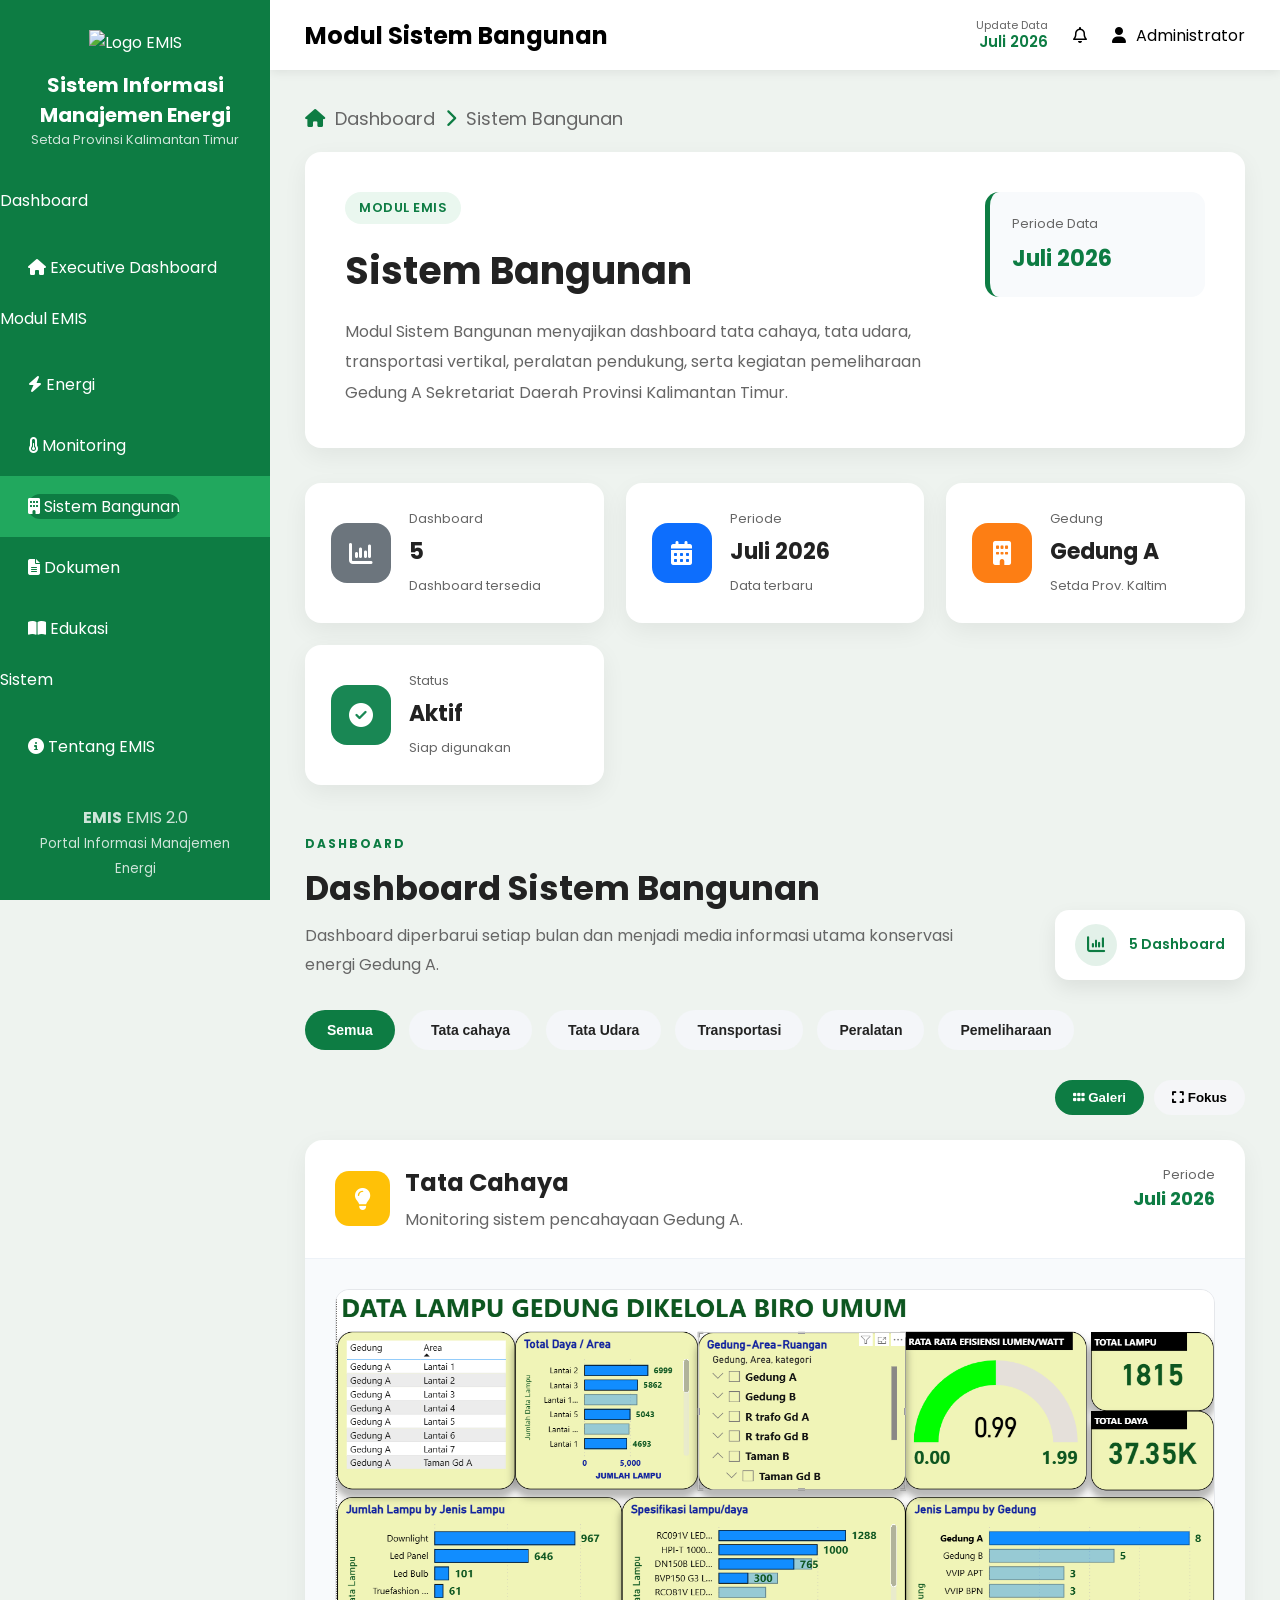
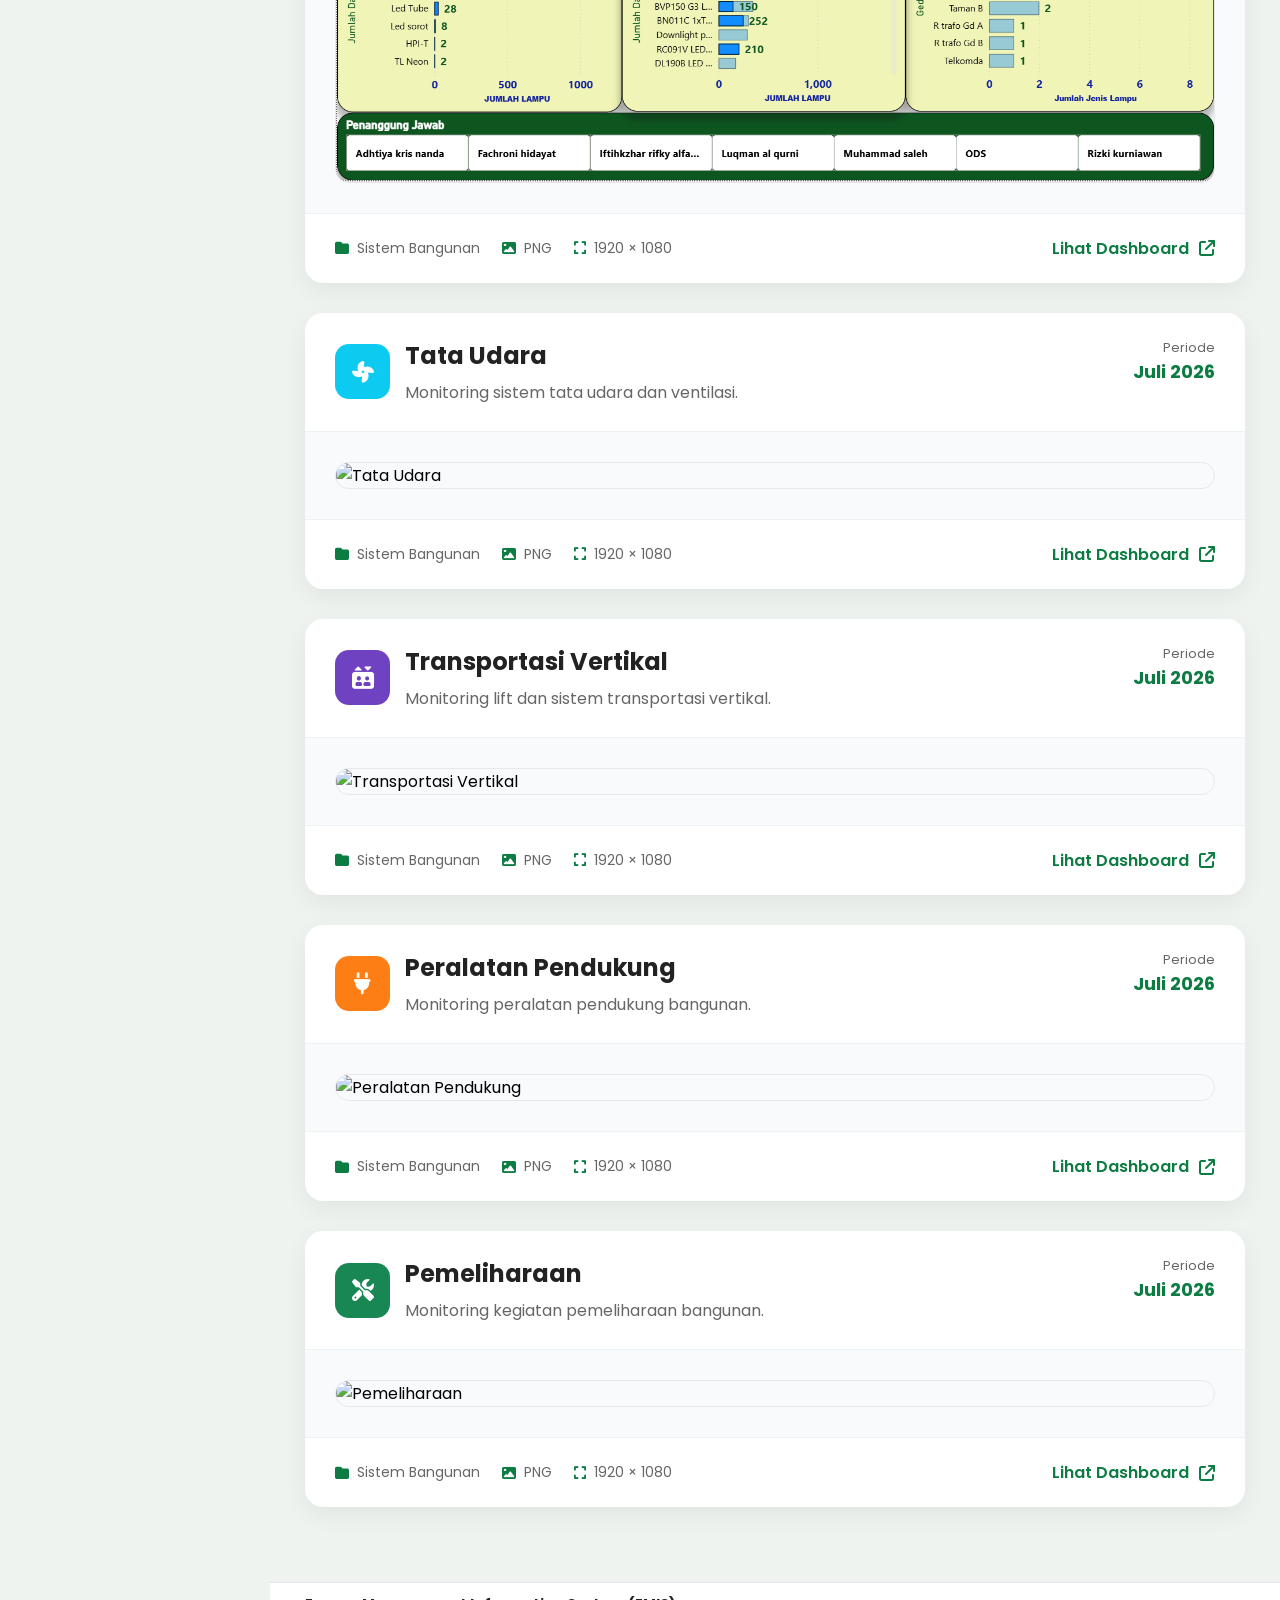
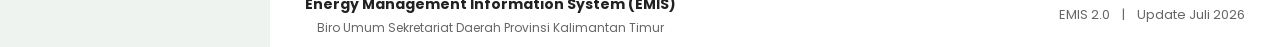
==== pages/bangunan/index.html @ 6090c72c "Initial commit EMIS 2.0" ====
<!DOCTYPE html>
<html lang="id">

<head>

    <meta charset="UTF-8">

    <meta name="viewport"
          content="width=device-width, initial-scale=1.0">

    <title>
        Dashboard Sistem Bangunan | EMIS
    </title>

    <!-- CSS GLOBAL -->
    <link rel="stylesheet" href="/css/style.css">
    <link rel="stylesheet" href="/css/sidebar.css">
    <link rel="stylesheet" href="/css/header.css">
    <link rel="stylesheet" href="/css/dashboard.css">
    <link rel="stylesheet" href="/css/cards.css">
    <link rel="stylesheet" href="/css/components.css">
    <link rel="stylesheet" href="/css/responsive.css">

    <!-- CSS MODUL -->
    <link rel="stylesheet" href="style.css">

    <!-- GOOGLE FONT -->
    <link rel="preconnect"
          href="https://fonts.googleapis.com">

    <link rel="preconnect"
          href="https://fonts.gstatic.com"
          crossorigin>

    <link href="https://fonts.googleapis.com/css2?family=Poppins:wght@300;400;500;600;700&display=swap"
          rel="stylesheet">

    <!-- FONT AWESOME -->
    <link rel="stylesheet"
          href="https://cdnjs.cloudflare.com/ajax/libs/font-awesome/6.7.2/css/all.min.css">

</head>

<body>

    <!-- SIDEBAR -->
    <div id="sidebar"></div>

    <div class="main">

        <!-- HEADER -->
        <div id="header"></div>

        <main>

            <!-- ===========================
                 BREADCRUMB
            ============================ -->

            <div class="breadcrumb">

                <i class="fa-solid fa-house"></i>

                <span>Dashboard</span>

                <i class="fa-solid fa-chevron-right"></i>

                <span>Sistem Bangunan</span>

            </div>

            <!-- ===========================
                 HERO
            ============================ -->

            <section class="page-hero">

                <div class="hero-content">

                    <span class="hero-label">

                        MODUL EMIS

                    </span>

                    <h1>

                        Sistem Bangunan

                    </h1>

                    <p>

                        Modul Sistem Bangunan menyajikan dashboard
                        tata cahaya, tata udara,
                        transportasi vertikal,
                        peralatan pendukung,
                        serta kegiatan pemeliharaan
                        Gedung A Sekretariat Daerah Provinsi Kalimantan Timur.

                    </p>

                </div>

                <div class="hero-update">

                    <span>

                        Periode Data

                    </span>

                    <strong id="page-period">

                        Juli 2026

                    </strong>

                </div>

            </section>


            <!-- ==========================================
                EXECUTIVE SUMMARY
            ========================================== -->

            <section class="summary-section">

                <div id="summary-grid" class="summary-grid">

                </div>

            </section>






            <!-- ===========================
                 DASHBOARD
            ============================ -->

            <section class="building-section">

                <div class="section-header">

                    <div class="section-info">

                        <span class="section-label">

                            DASHBOARD

                        </span>

                        <h2>

                            Dashboard Sistem Bangunan

                        </h2>

                        <p>

                            Dashboard diperbarui setiap bulan
                            dan menjadi media informasi utama
                            konservasi energi Gedung A.

                        </p>

                    </div>

                    <div class="section-badge">

                        <i class="fa-solid fa-chart-column"></i>

                        <span id="dashboard-count">

                            5 Dashboard

                        </span>

                    </div>

                </div>

                <!-- ==========================================
                    NAVIGATION TAB SISTEM BANGUNAN
                ========================================== -->

                <div class="dashboard-tabs">

                    <button
                        class="tab active"
                        data-filter="all">

                        Semua

                    </button>

                    <button
                        class="tab"
                        data-filter="cahaya">

                        Tata cahaya

                    </button>

                    <button
                        class="tab"
                        data-filter="udara">

                        Tata Udara

                    </button>

                    <button
                        class="tab"
                        data-filter="transportasi">

                        Transportasi

                    </button>

                    <button
                        class="tab"
                        data-filter="peralatan">

                        Peralatan

                    </button>

                     <button class="tab"
                        data-filter="pemeliharaan">

                         Pemeliharaan

                        </button>

                </div>

                <!-- ==========================================
                VIEW MODE
                ========================================== -->

                <div class="viewer-toolbar">

                    <div class="viewer-mode">

                        <button
                            class="mode-btn active"
                            data-mode="gallery">

                            <i class="fa-solid fa-grip"></i>

                            Galeri

                        </button>

                        <button
                            class="mode-btn"
                            data-mode="focus">

                            <i class="fa-solid fa-expand"></i>

                            Fokus

                        </button>

                    </div>

                </div>

                <div
                    id="building-dashboard">

                </div>

            </section>

        </main>

        <!-- FOOTER -->

        <div id="footer"></div>

    </div>

    <!-- CONFIG -->
    <script src="/js/config.js"></script>

    <!-- PATH INCLUDE -->
    <script>

    const INCLUDE_PATH = "../../includes/";

    </script>

    <!-- LOADER -->
    <script src="/js/loader.js"></script>

    <!-- MODUL -->
    <script src="config.js"></script>

    <script src="/js/dashboard-router.js"></script>

    <script src="script.js"></script>

</body>

</html>
---- css/style.css ----
/* ===========================
THEME
=========================== */

:root{

    /* WARNA */

    --primary:#0d7c43;

    --primary-light:#21a85e;

    --primary-dark:#07592f;

    --background:#eef3ef;

    --white:#ffffff;

    --text:#222;

    --text-light:#666;

    --border:#dce4dd;

    /* SHADOW */

    --shadow:

    0 8px 20px rgba(0,0,0,.08);

    /* RADIUS */

    --radius:18px;

    /* TRANSITION */

    --transition:.3s;

}

/* ==========================
RESET
========================== */

*{
    margin:0;
    padding:0;
    box-sizing:border-box;
}

/* ==========================
BODY
========================== */

body{

    font-family:'Poppins',sans-serif;

    background:#eef3ef;

    display:flex;

}

/* LINK */

a{

    text-decoration:none;

    color:inherit;

}

/* LIST */

ul{

    list-style:none;

}

/* =====================================================
EXECUTIVE KPI
===================================================== */

.executive-section{

    margin:50px 0;

}

.executive-grid{

    display:grid;

    grid-template-columns:repeat(auto-fit,minmax(220px,1fr));

    gap:22px;

}

.summary-card{

    transition:.3s;

}

.summary-card:hover{

    transform:translateY(-8px);

    box-shadow:0 20px 45px rgba(0, 0, 0, 0.12);

}

.summary-icon{

    width:64px;

    height:64px;

    font-size:26px;

}

.summary-info strong{

    font-size:26px;

}

/* =====================================================
EXECUTIVE STATUS SIDEBAR KANAN
===================================================== */

.hero-status{

    width:280px;

    background:#ffffff;

    border-radius:18px;

    padding:24px;

    box-shadow:0 12px 30px rgba(0,0,0,.08);

}

.status-label{

    display:block;

    margin-bottom:18px;

    font-size:13px;

    font-weight:700;

    color:var(--primary);

    letter-spacing:1px;

}

.status-item{

    display:flex;

    align-items:center;

    gap:12px;

    margin-bottom:18px;

}

.status-item:last-child{

    margin-bottom:0;

}

.status-item i{

    width:36px;

    height:36px;

    border-radius:10px;

    display:flex;

    justify-content:center;

    align-items:center;

    background:#EAF7EF;

    color:var(--primary);

}

.status-item span{

    flex:1;

    color:var(--text-light);

    font-size:14px;

}

.status-item strong{

    color:var(--text);

}

.hero-status{

    transition:.3s;

}

.hero-status:hover{

    transform:translateY(-6px);

}

/* =====================================================
EXECUTIVE STATISTICS
===================================================== */

.statistics-section{

    margin:60px 0;

}

.statistics-grid{

    display:grid;

    grid-template-columns:repeat(auto-fit,minmax(220px,1fr));

    gap:22px;

}

.stat-card{

    background:#ffffff;

    border-radius:18px;

    padding:24px;

    display:flex;

    align-items:center;

    gap:18px;

    box-shadow:0 8px 24px rgba(0,0,0,.06);

    transition:.25s;

}

.stat-card:hover{

    transform:translateY(-6px);

}

.stat-icon{

    width:60px;

    height:60px;

    border-radius:16px;

    display:flex;

    justify-content:center;

    align-items:center;

    color:#fff;

    font-size:24px;

}

.stat-info span{

    display:block;

    color:var(--text-light);

    font-size:13px;

    margin-bottom:6px;

}

.stat-info strong{

    display:block;

    font-size:24px;

    color:var(--text);

}

.stat-info small{

    color:var(--text-light);

}

/* =====================================================
SEARCH DASHBOARD
===================================================== */

.dashboard-search{

    margin:30px 0;

}

.search-box{

    display:flex;

    align-items:center;

    gap:12px;

    background:#ffffff;

    border:1px solid #E5E7EB;

    border-radius:14px;

    padding:14px 18px;

    box-shadow:0 6px 18px rgba(0,0,0,.05);

}

.search-box i{

    color:#9CA3AF;

}

.search-box input{

    flex:1;

    border:none;

    outline:none;

    background:transparent;

    font-size:15px;

}

.search-box:focus-within{

    border-color:var(--primary);

    box-shadow:0 0 0 4px rgba(25,135,84,.10);

}

.empty-dashboard{

    grid-column:1/-1;

    text-align:center;

    padding:70px 20px;

    color:#9CA3AF;

}

.empty-dashboard i{

    font-size:50px;

    margin-bottom:18px;

}

.empty-dashboard h3{

    margin-bottom:10px;

}

.sidebar-logo{

    width:90px;

    height:auto;

    display:block;

    margin:0 auto 18px;

}
---- css/sidebar.css ----
/* ==========================
SIDEBAR
========================== */

.sidebar{

    width:270px;

    height:100vh;

    background:var(--primary);

    color:white;

    position:fixed;

    display:flex;

    flex-direction:column;

    justify-content:space-between;

}

.sidebar li.active a{

    background:var(--primary);

    color:#ffffff;

    border-radius:12px;

}

.sidebar li.active i{

    color:#ffffff;

}

/* LOGO */

.logo{

    text-align:center;

    padding:30px;

}

.logo img{

    width:90px;

    margin-bottom:15px;

}

.logo h2{

    font-size:20px;

}

.logo p{

    font-size:13px;

    opacity:.8;

}

/* MENU */

nav ul{

    margin-top:15px;

}

nav li{

    display:flex;

    align-items:center;

    gap:15px;

    padding:18px 28px;

    cursor:pointer;

    transition:.3s;

}

nav li:hover{

    background:var(--primary-light);

}

.active{

    background:var(--primary-light);

}

.sidebar-footer{

    text-align:center;

    padding:20px;

    opacity:.8;

}
---- css/header.css ----
.main{

    margin-left:270px;

    width:calc(100% - 270px);

}

/* HEADER */

header{

    height:70px;

    background:var(--white);

    display:flex;

    justify-content:space-between;

    align-items:center;

    padding:0 35px;

    box-shadow:0 2px 10px rgba(0,0,0,.08);

}

.header-right{

    display:flex;

    align-items:center;

    gap:25px;

}

.profile{

    display:flex;

    align-items:center;

    gap:10px;

}

/* ==================================
UPDATE HEADER
================================== */

.update-box-header{

display:flex;

flex-direction:column;

align-items:flex-end;

line-height:1.2;

}

.update-box-header small{

font-size:11px;

color:var(--text-light);

}

.update-box-header strong{

font-size:15px;

color:var(--primary);

font-weight:600;

}

/* =====================================================
FOOTER
===================================================== */

.footer{

height:65px;

background:var(--white);

border-top:1px solid #E5E7EB;

padding:0 35px;

display:flex;

justify-content:space-between;

align-items:center;

margin-top:40px;

}

.footer-left{

display:flex;

flex-direction:column;

gap:4px;

}

.footer-left strong{

font-size:14px;

color:var(--text);

}

.footer-left span{

font-size:12px;

color:var(--text-light);

}

.footer-right{

display:flex;

align-items:center;

gap:12px;

font-size:13px;

color:var(--text-light);

}
---- css/dashboard.css ----
/* =====================================================
   MAIN CONTENT
===================================================== */

main{

    padding:35px;

}


/* =====================================================
   BREADCRUMB
===================================================== */

.breadcrumb{

    display:flex;
    align-items:center;
    gap:10px;

    margin-bottom:20px;

    font-size:18px;

    color:var(--text-light);

}

.breadcrumb i{

    color:var(--primary);

}


/* =====================================================
   DASHBOARD SECTION
===================================================== */

.dashboard-section{

    margin-top:45px;

}


/* =====================================================
   SECTION HEADER
===================================================== */

.section-header{

    margin-bottom:25px;

}

.section-header h2{

    font-size:30px;

    color:var(--text);

    margin-bottom:8px;

}

.section-header p{

    color:var(--text-light);

    line-height:1.7;

}


/* =====================================================
   DASHBOARD GRID
===================================================== */

.dashboard-grid{

    display:grid;

    grid-template-columns:repeat(auto-fit,minmax(320px,1fr));

    gap:25px;

}


/* =====================================================
   DASHBOARD CARD
===================================================== */

.dashboard-card{

    background:var(--white);

    border-radius:18px;

    overflow:hidden;

    box-shadow:var(--shadow);

    border:1px solid #ECECEC;

    transition:.3s;

}

.dashboard-card:hover{

    transform:translateY(-6px);

    box-shadow:0 12px 25px rgba(0,0,0,.12);

}


/* =====================================================
   DASHBOARD IMAGE
===================================================== */

.dashboard-image{

    width:100%;

    height:220px;

    overflow:hidden;

    background:#F8F9FA;

}

.dashboard-image img{

    width:100%;

    height:100%;

    object-fit:cover;

    transition:.35s;

}

.dashboard-card:hover .dashboard-image img{

    transform:scale(1.03);

}


/* =====================================================
   DASHBOARD CONTENT
===================================================== */

.dashboard-content{

    padding:22px;

}

.dashboard-title{

    display:flex;

    align-items:center;

    gap:10px;

    font-size:20px;

    font-weight:600;

    color:var(--text);

    margin-bottom:14px;

}

.dashboard-title i{

    color:var(--primary);

}


/* =====================================================
   DASHBOARD META
===================================================== */

.dashboard-meta{

    display:flex;

    justify-content:space-between;

    margin-bottom:18px;

    font-size:13px;

}

.dashboard-meta span{

    background:#F3F6F9;

    padding:6px 12px;

    border-radius:20px;

    color:var(--text-light);

}


/* =====================================================
   DASHBOARD DESCRIPTION
===================================================== */

.dashboard-description{

    color:var(--text-light);

    line-height:1.8;

    font-size:14px;

    margin-bottom:22px;

}


/* =====================================================
   DASHBOARD BUTTON
===================================================== */

.dashboard-button{

    display:inline-flex;

    align-items:center;

    gap:8px;

    color:var(--primary);

    font-weight:600;

    cursor:pointer;

    transition:.3s;

}

.dashboard-button i{

    transition:.3s;

}

.dashboard-button:hover{

    color:#146C43;

}

.dashboard-button:hover i{

    transform:translateX(6px);

}


/* =====================================================
   FOOTER
===================================================== */

footer{

    text-align:center;

    color:#777;

    padding:30px;

}
---- css/cards.css ----
/* =====================================================
   WELCOME CARD
===================================================== */

.welcome-card{

    background:var(--white);
    border-radius:var(--radius);
    padding:35px;
    box-shadow:var(--shadow);
    margin-bottom:20px;

}

.welcome-card h2{

    color:var(--primary);
    margin-bottom:15px;

}


/* =====================================================
   WELCOME HEADER
===================================================== */

.welcome-header{

    display:flex;
    justify-content:space-between;
    align-items:flex-start;
    gap:30px;
    margin-bottom:25px;

}

.welcome-subtitle{

    margin-top:10px;
    color:var(--text-light);
    line-height:1.7;
    max-width:700px;

}

.welcome-description{

    color:var(--text-light);
    line-height:1.9;
    margin-top:20px;

}


/* =====================================================
   UPDATE BOX
===================================================== */

.update-box{

    background:#F5FAF6;
    border-left:5px solid var(--primary);
    border-radius:12px;
    padding:18px 24px;
    min-width:180px;
    flex-shrink:0;

}

.update-box span{

    display:block;
    font-size:13px;
    color:var(--text-light);
    margin-bottom:6px;

}

.update-box strong{

    font-size:18px;
    color:var(--primary);

}


/* =====================================================
   KPI SECTION
===================================================== */

.kpi-section{

    margin:35px 0;

}

.kpi-grid{

    display:grid;
    grid-template-columns:repeat(auto-fit,minmax(220px,1fr));
    gap:20px;

}


/* =====================================================
   KPI CARD
===================================================== */

.kpi-card{

    background:var(--white);
    border-radius:16px;
    padding:25px;
    box-shadow:var(--shadow);
    transition:0.3s;
    border:1px solid #ECECEC;

}

.kpi-card:hover{

    transform:translateY(-5px);
    box-shadow:0 10px 25px rgba(0,0,0,.10);

}

.kpi-icon{

    width:55px;
    height:55px;
    border-radius:14px;
    display:flex;
    align-items:center;
    justify-content:center;
    background:rgba(25,135,84,.10);
    color:var(--primary);
    font-size:22px;
    margin-bottom:18px;

}

.kpi-title{

    font-size:14px;
    color:var(--text-light);
    margin-bottom:10px;

}

.kpi-value{

    font-size:32px;
    font-weight:700;
    color:#1F2937;
    margin-bottom:8px;

}

.kpi-unit{

    font-size:14px;
    color:var(--text-light);

}
---- css/components.css ----
/* =====================================================
   EMIS MODULE SECTION
===================================================== */

.module-section{

    margin-top:40px;

}

/* =====================================================
   SECTION HEADER
===================================================== */

.section-header{

    display:flex;

    justify-content:space-between;

    align-items:flex-end;

    gap:30px;

    margin-bottom:30px;

}

.section-info{

    flex:1;

}


.section-label{

    display:inline-block;

    font-size:12px;

    font-weight:700;

    letter-spacing:2px;

    text-transform:uppercase;

    color:var(--primary);

    margin-bottom:10px;

}

.section-header h2{

    font-size:34px;

    font-weight:700;

    color:var(--text);

    margin-bottom:8px;

}

.section-header p{

    max-width:700px;

    line-height:1.8;

    color:var(--text-light);

}

/*Section Badge*/

.section-badge{

    display:flex;

    align-items:center;

    gap:12px;

    background:#ffffff;

    border-radius:14px;

    padding:14px 20px;

    box-shadow:var(--shadow);

    white-space:nowrap;

}

.section-badge i{

    width:42px;

    height:42px;

    display:flex;

    align-items:center;

    justify-content:center;

    border-radius:50%;

    background:rgba(27,138,75,.12);

    color:var(--primary);

    font-size:18px;

}

.section-badge span{

    font-size:14px;

    font-weight:600;

    color:var(--primary);

}

/*=====================================================
RESPONSIVE SECTION HEADER
=====================================================*/

@media(max-width:768px){

    .section-header{

        flex-direction:column;

        align-items:flex-start;

    }

    .section-badge{

        width:100%;

        justify-content:center;

    }

}

/*MODULE*/
.module-grid{

    display:grid;

    grid-template-columns:repeat(auto-fit,minmax(280px,1fr));

    gap:25px;

    margin-top:25px;

}


/* =====================================================
   MODULE CARD
===================================================== */

.module-card{

    background:#ffffff;

    border-radius:18px;

    padding:25px;

    border:1px solid #E8ECEF;

    transition:.3s;

    display:flex;

    flex-direction:column;

    justify-content:space-between;

    min-height:260px;

    box-shadow:0 4px 12px rgba(0,0,0,.05);

}

.module-card:hover{

    transform:translateY(-6px);

    box-shadow:0 12px 25px rgba(0,0,0,.12);

}


/* =====================================================
   ICON
===================================================== */

.module-icon{

    width:60px;

    height:60px;

    border-radius:16px;

    display:flex;

    align-items:center;

    justify-content:center;

    color:white;

    font-size:24px;

    margin-bottom:20px;

}


/* =====================================================
   BODY
===================================================== */

.module-body h3{

    font-size:22px;

    margin-bottom:10px;

    color:#1F2937;

}

.module-total{

    display:inline-block;

    background:#F3F6F9;

    color:#495057;

    padding:6px 12px;

    border-radius:30px;

    font-size:13px;

    font-weight:600;

    margin-bottom:18px;

}

.module-body p{

    color:#6C757D;

    line-height:1.7;

    font-size:14px;

    margin-bottom:25px;

}


/* =====================================================
   BUTTON
===================================================== */

.module-link{

    display:inline-flex;

    align-items:center;

    gap:10px;

    color:#198754;

    text-decoration:none;

    font-weight:600;

    margin-top:auto;

}

.module-link:hover{

    color:#146C43;

}

.module-link i{

    transition:.3s;

}

.module-link:hover i{

    transform:translateX(6px);

}

/*====================================================
QUICK ACCESS
====================================================*/

.quick-section{

    margin-top:50px;

}

.quick-grid{

    display:grid;

    grid-template-columns:repeat(auto-fit,minmax(220px,1fr));

    gap:25px;

}

.quick-card{

    background:var(--white);

    border-radius:18px;

    padding:28px;

    box-shadow:var(--shadow);

    text-decoration:none;

    color:var(--text);

    transition:0.30s;

    display:flex;

    flex-direction:column;

    gap:20px;

    min-height:190px;

    border:1px solid #eef2f3;

}

.quick-card:hover{

    transform:translateY(-8px);

    box-shadow:0 18px 35px rgba(0,0,0,.10);

}

.quick-icon{

    width:70px;

    height:70px;

    border-radius:18px;

    display:flex;

    justify-content:center;

    align-items:center;

    color:white;

    font-size:28px;

}

.quick-card h3{

    font-size:22px;

    font-weight:600;

    line-height:1.4;

}

.quick-card p{

    color:var(--text-light);

    line-height:1.7;

    font-size:14px;

}

.quick-footer{

    margin-top:auto;

    display:flex;

    justify-content:space-between;

    align-items:center;

    font-size:14px;

    color:var(--primary);

    font-weight:600;

}
---- pages/bangunan/style.css ----
/* =====================================================
   EMIS
   MODUL SISTEM BANGUNAN
===================================================== */

/* =====================================================
PAGE HERO
===================================================== */

.page-hero{

    background:#ffffff;

    border-radius:16px;

    padding:40px;

    margin-bottom:35px;

    display:flex;

    justify-content:space-between;

    align-items:flex-start;

    gap:40px;

    box-shadow:0 8px 24px rgba(0,0,0,.06);

}

.hero-content{

    flex:1;

}

.hero-label{

    display:inline-block;

    padding:6px 14px;

    border-radius:50px;

    background:#EAF7EF;

    color:var(--primary);

    font-size:13px;

    font-weight:600;

    letter-spacing:.5px;

    margin-bottom:18px;

}

.hero-content h1{

    font-size:38px;

    color:var(--text);

    margin-bottom:18px;

}

.hero-content p{

    max-width:760px;

    color:var(--text-light);

    line-height:1.9;

}

.hero-update{

    min-width:220px;

    background:#F8FAFC;

    border-left:5px solid var(--primary);

    border-radius:14px;

    padding:22px;

}

.hero-update span{

    display:block;

    color:var(--text-light);

    font-size:13px;

    margin-bottom:8px;

}

.hero-update strong{

    font-size:22px;

    color:var(--primary);

}

/* =====================================================
SECTION
===================================================== */

.building-section{

    margin-top:45px;

}

/* =====================================================
DASHBOARD TABS
===================================================== */

.dashboard-tabs{

display:flex;

flex-wrap:wrap;

gap:14px;

margin:30px 0;

}

.tab{

background:#F4F6F9;

border:none;

padding:12px 22px;

border-radius:50px;

cursor:pointer;

font-size:14px;

font-weight:600;

transition:.25s;

color:var(--text);

}

.tab:hover{

background:#EAF7EF;

color:var(--primary);

}

.tab.active{

background:var(--primary);

color:#ffffff;

}

/* =====================================================
DASHBOARD LIST
===================================================== */

#building-dashboard{

    display:flex;

    flex-direction:column;

    gap:30px;

}

/* =====================================================
VIEWER
===================================================== */

.viewer{

    background:#ffffff;

    border-radius:18px;

    overflow:hidden;

    box-shadow:0 8px 24px rgba(0,0,0,.06);
    
    transition:.25s;

}

.viewer-header{

    padding:25px 30px;

    border-bottom:1px solid #EDF2F7;

    display:flex;

    justify-content:space-between;

    align-items:flex-start;

    gap:25px;

}

.viewer-title{

    display:flex;

    align-items:center;

    gap:15px;

}

.viewer-icon{

    width:55px;

    height:55px;

    border-radius:14px;

    display:flex;

    justify-content:center;

    align-items:center;

    color:#ffffff;

    font-size:22px;

}

.viewer-title h3{

    font-size:24px;

    margin-bottom:6px;

    color:var(--text);

}

.viewer-title p{

    color:var(--text-light);

    line-height:1.7;

}

.viewer-period{

    text-align:right;

}

.viewer-period span{

    display:block;

    font-size:13px;

    color:var(--text-light);

}

.viewer-period strong{

    color:var(--primary);

    font-size:18px;

}

/* =====================================================
VIEW MODE
===================================================== */

.viewer-toolbar{

display:flex;

justify-content:flex-end;

margin-bottom:25px;

}

.viewer-mode{

display:flex;

gap:10px;

}

.mode-btn{

border:none;

padding:10px 18px;

border-radius:50px;

cursor:pointer;

background:#F5F6F8;

font-weight:600;

transition:.25s;

}

.mode-btn:hover{

background:#EAF7EF;

color:var(--primary);

}

.mode-btn.active{

background:var(--primary);

color:#ffffff;

}


/* =====================================================
IMAGE
===================================================== */

.viewer-image{

    padding:30px;

    background:#F8FAFC;

}

.viewer-image img{

    width:100%;

    border-radius:14px;

    border:1px solid #E5E7EB;

    display:block;

}

/* =====================================================
FOOTER
===================================================== */

.viewer-footer{

    padding:22px 30px;

    display:flex;

    justify-content:space-between;

    align-items:center;

    border-top:1px solid #EDF2F7;

}

.viewer-meta{

    display:flex;

    gap:22px;

    flex-wrap:wrap;

}

.viewer-meta span{

    display:flex;

    align-items:center;

    gap:8px;

    color:var(--text-light);

    font-size:14px;

}

.viewer-meta i{

    color:var(--primary);

}

.viewer-category{

    display:inline-flex;

    align-items:center;

    gap:8px;

    padding:8px 16px;

    border-radius:50px;

    background:#EEF8F1;

    color:var(--primary);

    font-size:13px;

    font-weight:600;

}

.viewer-button{

    display:inline-flex;

    align-items:center;

    gap:10px;

    text-decoration:none;

    color:var(--primary);

    font-weight:600;

    transition:.25s;

}

.viewer-button:hover{

    transform:translateY(-6px);

    box-shadow:0 15px 35px rgba(0,0,0,.10);

}

/* =====================================================
RESPONSIVE
===================================================== */

@media(max-width:992px){

    .page-hero{

        flex-direction:column;

    }

    .hero-update{

        width:100%;

    }

    .viewer-header{

        flex-direction:column;

    }

    .viewer-period{

        text-align:left;

    }

}

@media(max-width:768px){

    .hero-content h1{

        font-size:30px;

    }

    .viewer-title{

        flex-direction:column;

        align-items:flex-start;

    }

    .viewer-footer{

        flex-direction:column;

        align-items:flex-start;

        gap:15px;

    }

    .viewer-meta{

        display:flex;

        gap:22px;

        flex-wrap:wrap;

    }

    .viewer-meta span{

        display:flex;

        align-items:center;

        gap:8px;

        color:var(--text-light);

        font-size:14px;

    }

    .viewer-meta i{

        color:var(--primary);

    }

}

/* =====================================================
EXECUTIVE SUMMARY
===================================================== */

.summary-section{

    margin-bottom:40px;

}

.summary-grid{

    display:grid;

    grid-template-columns:repeat(auto-fit,minmax(220px,1fr));

    gap:22px;

}

.summary-card{

    background:#ffffff;

    border-radius:16px;

    padding:26px;

    box-shadow:0 8px 24px rgba(0,0,0,.06);

    display:flex;

    align-items:center;

    gap:18px;

    transition:.25s;

}

.summary-card:hover{

    transform:translateY(-4px);

}

.summary-icon{

    width:60px;

    height:60px;

    border-radius:16px;

    display:flex;

    justify-content:center;

    align-items:center;

    color:#ffffff;

    font-size:24px;

    flex-shrink:0;

}

.summary-info span{

    display:block;

    font-size:13px;

    color:var(--text-light);

    margin-bottom:6px;

}

.summary-info strong{

    display:block;

    font-size:22px;

    color:var(--text);

    margin-bottom:4px;

}

.summary-info small{

    color:var(--text-light);

    font-size:13px;

}

/* =====================================================
FOCUS MODE
===================================================== */

#building-dashboard.focus-mode{

max-width:1200px;

margin:auto;

}

#building-dashboard.focus-mode .viewer{

box-shadow:0 15px 40px rgba(0,0,0,.12);

}
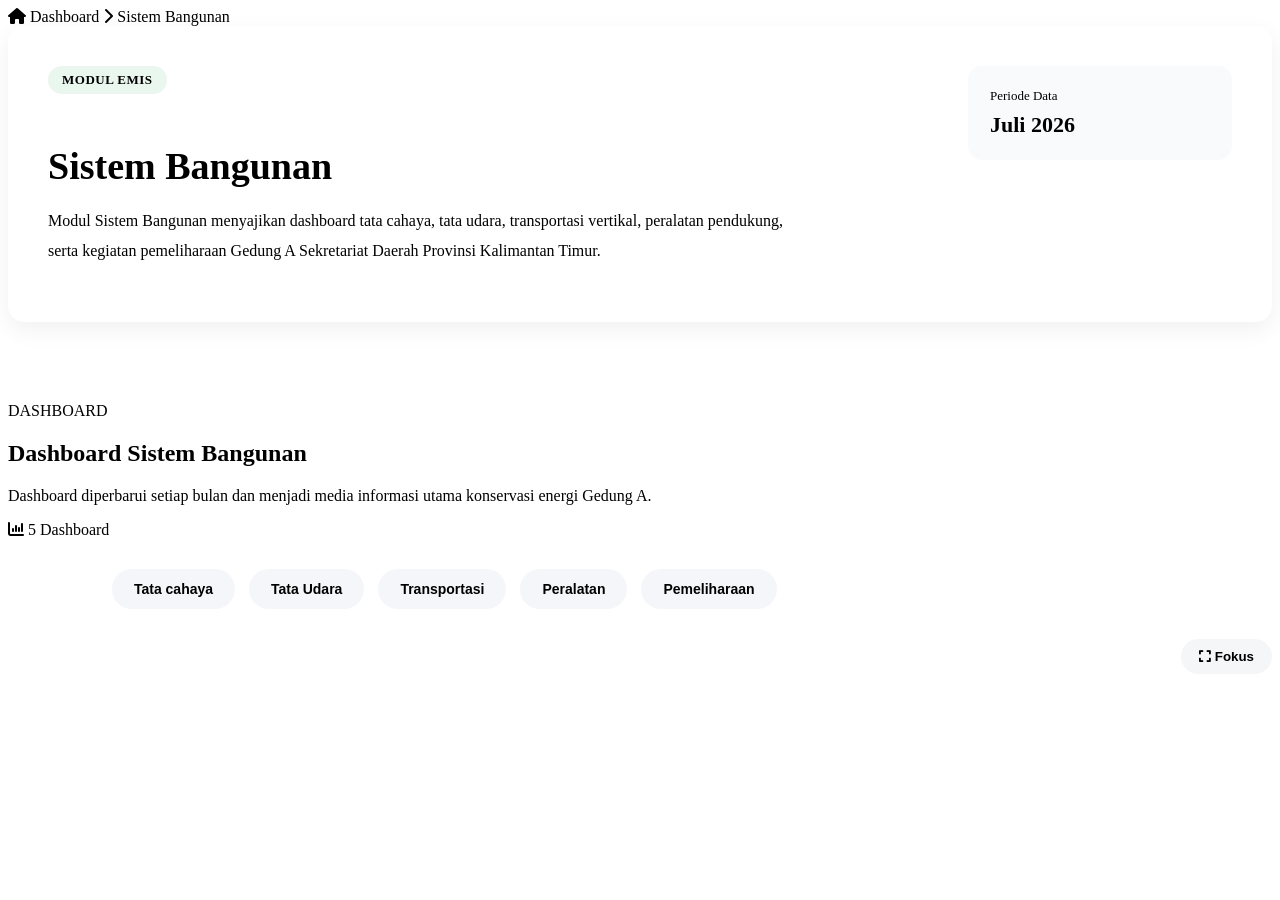
==== commit 1c78a517: "Perbaiki path CSS dan JS seluruh modul" ====
--- a/pages/bangunan/index.html
+++ b/pages/bangunan/index.html
@@ -13,13 +13,13 @@
     </title>
 
     <!-- CSS GLOBAL -->
-    <link rel="stylesheet" href="/css/style.css">
-    <link rel="stylesheet" href="/css/sidebar.css">
-    <link rel="stylesheet" href="/css/header.css">
-    <link rel="stylesheet" href="/css/dashboard.css">
-    <link rel="stylesheet" href="/css/cards.css">
-    <link rel="stylesheet" href="/css/components.css">
-    <link rel="stylesheet" href="/css/responsive.css">
+    <link rel="stylesheet" href="/emis/css/style.css">
+    <link rel="stylesheet" href="/emis/css/sidebar.css">
+    <link rel="stylesheet" href="/emis/css/header.css">
+    <link rel="stylesheet" href="/emis/css/dashboard.css">
+    <link rel="stylesheet" href="/emis/css/cards.css">
+    <link rel="stylesheet" href="/emis/css/components.css">
+    <link rel="stylesheet" href="/emis/css/responsive.css">
 
     <!-- CSS MODUL -->
     <link rel="stylesheet" href="style.css">
@@ -287,7 +287,7 @@
     </div>
 
     <!-- CONFIG -->
-    <script src="/js/config.js"></script>
+    <script src="/emis/js/config.js"></script>
 
     <!-- PATH INCLUDE -->
     <script>
@@ -297,12 +297,12 @@
     </script>
 
     <!-- LOADER -->
-    <script src="/js/loader.js"></script>
+    <script src="/emis/js/loader.js"></script>
 
     <!-- MODUL -->
     <script src="config.js"></script>
 
-    <script src="/js/dashboard-router.js"></script>
+    <script src="/emis/js/dashboard-router.js"></script>
 
     <script src="script.js"></script>
 
